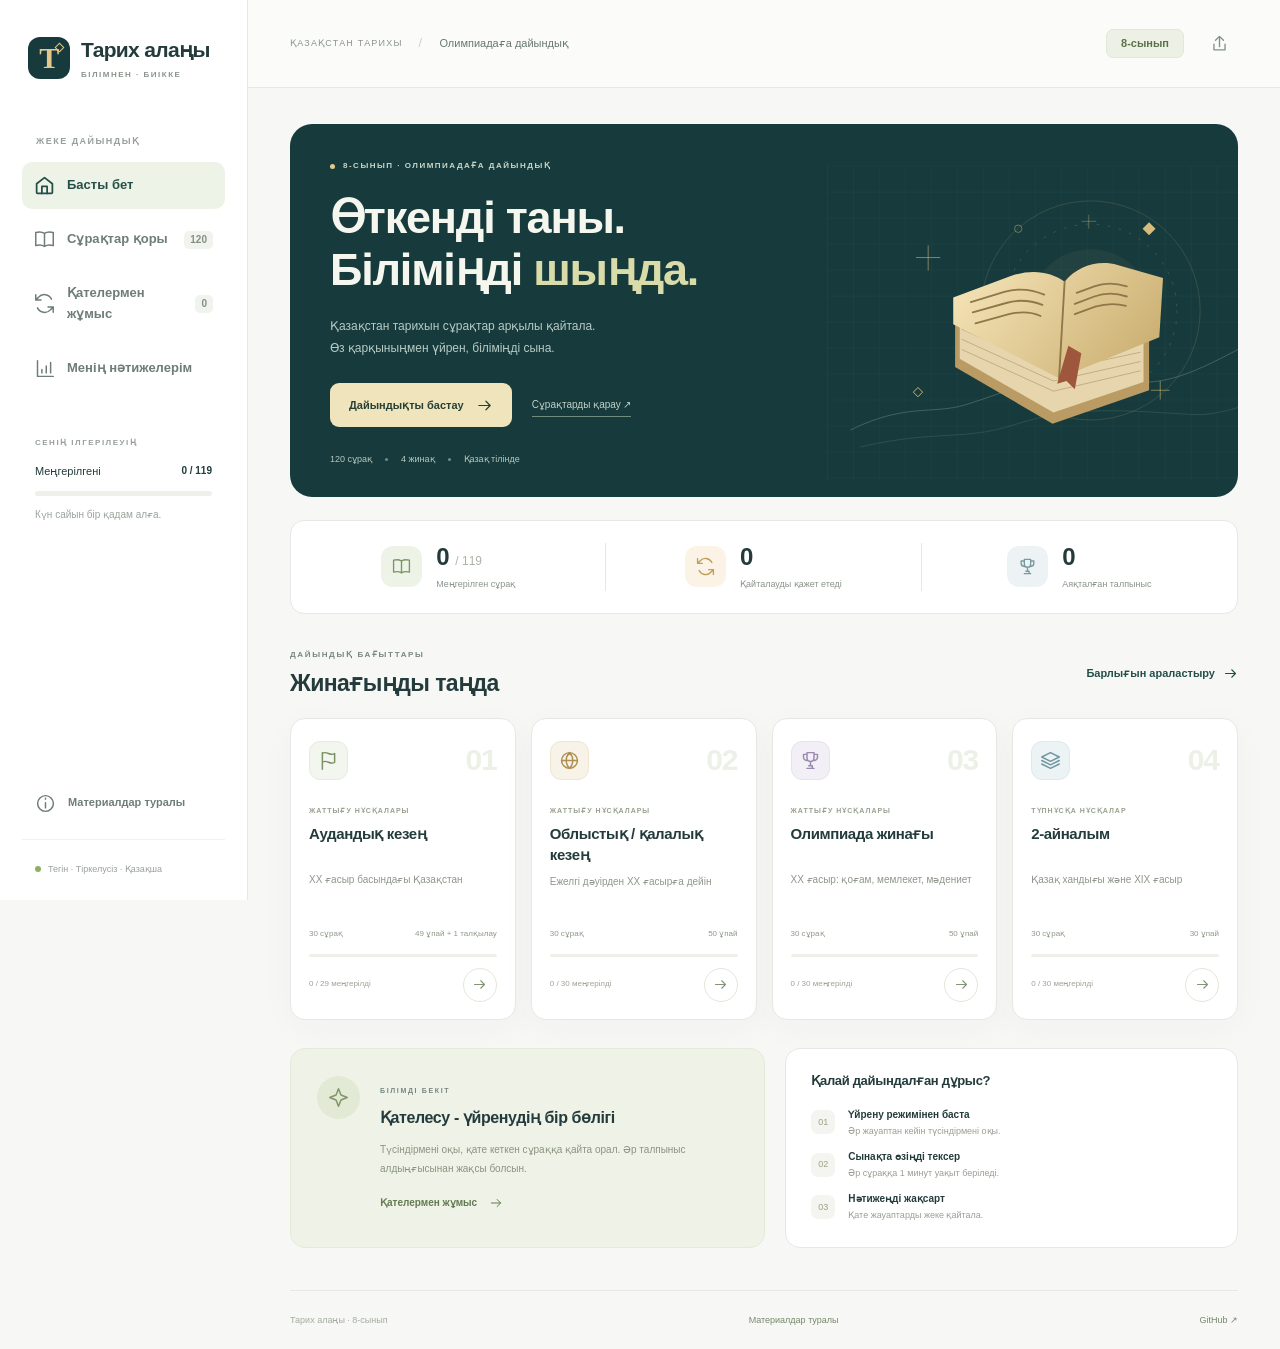
==== quiz/8-synyp-olimpiada/index.html @ 7ee04158 "Add grade 8 Kazakhstan history olympiad quiz with 120 questions" ====
<!doctype html>
<html lang="kk">
<head>
  <meta charset="utf-8">
  <meta name="viewport" content="width=device-width,initial-scale=1">
  <meta name="theme-color" content="#173b3d">
  <meta name="description" content="8-сынып Қазақстан тарихы олимпиадасына дайындық: 120 сұрақ, 4 жинақ, жауап түсіндірмелері және қателермен жұмыс. Тегін, тіркелусіз.">
  <title>Тарих алаңы · 8-сынып олимпиадасы</title>
  <link rel="icon" href="favicon.svg" type="image/svg+xml">
  <link rel="stylesheet" href="style.css">
  <script src="data.js" defer></script>
  <script src="core.js" defer></script>
  <script src="app.js" defer></script>
</head>
<body>
  <a class="skip-link" href="#content">Мазмұнға өту</a>
  <aside class="sidebar">
    <a href="#home" class="brand" aria-label="Тарих алаңы - басты бет"><span class="brandmark" aria-hidden="true">Т</span><span>Тарих алаңы<small>БІЛІМНЕН · БИІККЕ</small></span></a>
    <div class="side-caption">ЖЕКЕ ДАЙЫНДЫҚ</div>
    <nav id="navigation" aria-label="Негізгі мәзір">
      <a href="#home" data-nav="home"><span data-icon="home"></span>Басты бет</a>
      <a href="#bank" data-nav="bank"><span data-icon="book"></span>Сұрақтар қоры<span class="nav-count">120</span></a>
      <a href="#mistakes" data-nav="mistakes"><span data-icon="repeat"></span>Қателермен жұмыс<span id="wrong-count" class="nav-count">0</span></a>
      <a href="#stats" data-nav="stats"><span data-icon="chart"></span>Менің нәтижелерім</a>
    </nav>
    <div class="side-progress"><div class="side-caption">СЕНІҢ ІЛГЕРІЛЕУІҢ</div><div class="progress-label"><span>Меңгерілгені</span><strong id="mastered-label">0 / 119</strong></div><div class="track"><span id="mastered-bar"></span></div><p>Күн сайын бір қадам алға.</p></div>
    <div class="side-bottom"><a href="#sources" data-nav="sources"><span data-icon="info"></span>Материалдар туралы</a><div class="side-note"><span class="status-dot"></span>Тегін · Тіркелусіз · Қазақша</div></div>
  </aside>
  <div class="shell">
    <header class="topbar"><div class="breadcrumb">ҚАЗАҚСТАН ТАРИХЫ<span>/</span><strong id="page-label">Олимпиадаға дайындық</strong></div><div class="top-actions"><span class="class-pill">8-сынып</span><button type="button" id="share-link" class="icon-button" aria-label="Сайт сілтемесін көшіру" title="Сілтемені көшіру"><span data-icon="share"></span></button></div></header>
    <main id="content" tabindex="-1"><div class="loading">Сұрақтар жүктелуде…</div></main>
    <footer class="footer"><span>Тарих алаңы · 8-сынып</span><a href="#sources">Материалдар туралы</a><a href="https://github.com/kanatovicharman-sudo/zhangir-murasy/tree/main/quiz/8-synyp-olimpiada" target="_blank" rel="noopener noreferrer">GitHub <span aria-hidden="true">↗</span></a></footer>
  </div>
  <dialog id="setup-dialog" aria-labelledby="setup-title"><form id="setup-form" class="modal-content"><div class="modal-top"><span class="eyebrow">ДАЙЫНДЫҚ ПАРАМЕТРЛЕРІ</span><button type="button" class="icon-button" data-close="setup-dialog" aria-label="Жабу">✕</button></div><h2 id="setup-title">Өзіңе ыңғайлысын таңда</h2><p id="setup-description" class="muted"></p><input type="hidden" id="setup-stage" value="all"><input type="hidden" id="setup-pool" value="all"><fieldset class="mode-field"><legend>Дайындық түрі</legend><label class="mode-choice"><input type="radio" name="mode" value="learn" checked><span><strong>Үйрену</strong><small>Әр жауаптан кейін түсіндірме</small></span><span data-icon="book"></span></label><label class="mode-choice"><input type="radio" name="mode" value="exam"><span><strong>Сынақ</strong><small>Уақытпен, жауаптар соңында</small></span><span data-icon="clock"></span></label></fieldset><label class="input-label" for="question-count">Сұрақ саны</label><select id="question-count"><option value="10">10 сұрақ</option><option value="20">20 сұрақ</option><option value="30">30 сұрақ</option><option value="all">Барлық сұрақ</option></select><label class="checkbox-label"><input type="checkbox" id="randomize" checked>Сұрақтарды араластыру</label><p id="setup-hint" class="small muted">Жауап нұсқалары әр бастағанда араласады.</p><p id="replace-attempt-note" class="notice small" hidden>Жаңа дайындықты бастасаң, аяқталмаған талпыныс ауыстырылады.</p><button class="button primary wide" type="submit">Дайындықты бастау <span aria-hidden="true">→</span></button></form></dialog>
  <dialog id="confirm-dialog" aria-labelledby="confirm-title"><div class="modal-content"><div class="modal-top"><span class="eyebrow">ТАЛПЫНЫСТЫ АЯҚТАУ</span><button type="button" class="icon-button" data-close="confirm-dialog" aria-label="Жабу">✕</button></div><h2 id="confirm-title">Нәтижеге өтейік пе?</h2><p id="confirm-message" class="muted"></p><div class="button-row"><button type="button" class="button secondary" data-close="confirm-dialog">Жалғастыру</button><button type="button" id="confirm-finish" class="button primary">Аяқтау</button></div></div></dialog>
  <dialog id="reset-dialog" aria-labelledby="reset-title"><div class="modal-content"><h2 id="reset-title">Нәтижелерді тазарту</h2><p class="muted">Осы браузердегі талпыныстар тарихы, белгілер және аяқталмаған дайындық өшіріледі.</p><div class="button-row"><button type="button" class="button secondary" data-close="reset-dialog">Бас тарту</button><button type="button" id="confirm-reset" class="button danger">Тазарту</button></div></div></dialog>
  <div id="toast" class="toast" role="status" hidden></div>
  <noscript><p class="noscript">Куизді пайдалану үшін браузерде JavaScript қосулы болуы керек.</p></noscript>
</body>
</html>
---- quiz/8-synyp-olimpiada/style.css ----
@charset "UTF-8";
:root{--paper:#f7f8f5;--white:#fff;--ink:#243b3c;--muted:#748080;--line:#e4e9e5;--green:#244f49;--deep:#173b3d;--lime:#dbe8bf;--gold:#e4c78c;--red:#b65042;--radius:18px;--shadow:0 8px 36px #213b3a08}
*{box-sizing:border-box}html{scroll-behavior:smooth}body{margin:0;color:var(--ink);background:var(--paper);font-family:"Segoe UI",Arial,sans-serif;font-size:15px;line-height:1.6}button,input,select{font:inherit}button,a,input,select,summary{-webkit-tap-highlight-color:transparent}button,a{touch-action:manipulation}a{color:inherit;text-decoration:none}button{cursor:pointer}button:disabled{cursor:default;opacity:.5}button:focus-visible,a:focus-visible,summary:focus-visible,input:focus-visible,select:focus-visible{outline:3px solid #bb9848;outline-offset:4px}h1,h2,h3,p{margin:0}h1,h2,h3{line-height:1.3;letter-spacing:-.025em}h2{font-size:25px}h3{font-size:18px}.muted{color:var(--muted)}.small{font-size:13px}.icon{width:21px;height:21px;display:block;flex-shrink:0}.eyebrow{font-size:10px;font-weight:700;letter-spacing:1.65px;line-height:1.6;color:#788681}.skip-link{position:fixed;top:-60px;left:24px;padding:12px 20px;z-index:100;background:var(--deep);color:white;border-radius:8px}.skip-link:focus{top:12px}.sidebar{position:fixed;inset:0 auto 0 0;width:248px;border-right:1px solid var(--line);background:#fff;display:flex;flex-direction:column;padding:36px 22px 24px;z-index:10}.brand{display:flex;align-items:center;gap:11px;font-size:21px;letter-spacing:-.65px;font-weight:750;margin:0 6px 53px;line-height:1.3}.brand small{display:block;letter-spacing:1.5px;font-size:8px;font-weight:600;color:#8a948c;margin-top:7px}.brandmark{height:42px;width:42px;display:grid;place-items:center;background:var(--deep);color:var(--gold);border-radius:12px;font:700 30px Georgia,serif;position:relative}.brandmark:after{content:"";position:absolute;width:5px;height:5px;right:7px;top:7px;border:1px solid var(--gold);transform:rotate(45deg)}.side-caption{font-size:9px;letter-spacing:1.5px;color:#98a09b;font-weight:700;padding:0 14px;margin-bottom:14px}nav{display:flex;flex-direction:column;gap:7px}nav a,.side-bottom>a{display:flex;align-items:center;gap:12px;border-radius:10px;font-size:13px;font-weight:600;padding:13px 12px;color:#6e7d77;transition:background .16s,color .16s}nav a:hover,.side-bottom>a:hover{background:#f4f7f0;color:var(--green)}nav a.active,.side-bottom>a.active{background:#eef3e8;color:var(--green)}nav a.active .icon{stroke-width:2}.nav-count{margin-left:auto;font-size:10px;padding:1px 6px;border-radius:5px;background:#f1f3ef;color:#859084;font-weight:600}nav a.active .nav-count{background:#dfe8d1;color:var(--green)}.side-progress{margin-top:45px;padding:0 13px}.side-progress .side-caption{padding:0;font-size:8px}.progress-label{display:flex;justify-content:space-between;gap:8px;font-size:11px;margin:0 0 10px}.progress-label strong{font-size:10px}.track{height:5px;border-radius:5px;background:#eef1e9;overflow:hidden}.track>span{display:block;height:100%;background:#73997f;border-radius:5px;transition:width .3s}.side-progress p{font-size:10px;color:#9ba49c;margin-top:11px}.side-bottom{margin-top:auto}.side-bottom>a{font-size:11px;padding-left:13px}.side-note{display:flex;align-items:center;gap:7px;padding:22px 13px 0;border-top:1px solid #eff2ed;margin-top:12px;font-size:9px;color:#98a19b;white-space:nowrap}.status-dot{display:inline-block;width:6px;height:6px;border-radius:50%;background:#8fae65;flex-shrink:0}.shell{margin-left:248px}.topbar{height:88px;display:flex;align-items:center;justify-content:space-between;border-bottom:1px solid var(--line);padding:0 42px;gap:20px;background:#ffffff91}.breadcrumb{font-size:9px;letter-spacing:1.2px;color:#8a948d;display:flex;align-items:center;gap:16px}.breadcrumb>span{color:#ccd2ca;font-size:13px}.breadcrumb strong{font-size:11px;color:#68766f;font-weight:500;letter-spacing:0}.top-actions{display:flex;align-items:center;gap:16px}.class-pill{background:#edf1e5;border:1px solid #e1e8d4;padding:5px 14px;border-radius:7px;color:#5b7148;font-size:11px;font-weight:600;white-space:nowrap}.icon-button{border:0;background:transparent;color:#829087;padding:8px;border-radius:8px;display:inline-flex;align-items:center;justify-content:center;min-width:38px;min-height:38px}.icon-button:hover{background:#edf1e6;color:var(--green)}.icon-button .icon{width:19px;height:19px}.marked{color:#ad8540!important}.marked .icon{fill:#f4e6b9}main{padding:36px 42px 42px;max-width:1500px;margin:auto;outline:none;min-height:calc(100vh - 165px)}.hero{background:var(--deep);border-radius:22px;position:relative;overflow:hidden;min-height:358px;display:flex;isolation:isolate}.hero-copy{position:relative;z-index:2;padding:36px 40px 30px;flex:1}.hero-badge{display:flex;align-items:center;gap:8px;font-size:8px;letter-spacing:1.5px;font-weight:600;color:#cbd7c7;margin-bottom:19px}.hero-badge .status-dot{background:var(--gold);width:5px;height:5px}.hero h1{font-size:45px;line-height:1.17;color:#f5f7ee;font-weight:650;letter-spacing:-1.2px}.hero em{font-style:normal;color:#d9dca9}.hero p{font-size:12px;line-height:1.85;color:#b6cac3;margin-top:18px}.hero .button-row{margin-top:24px;gap:20px}.hero-foot{display:flex;align-items:center;gap:13px;color:#b7c7bd;font-size:9px;margin-top:25px}.hero-foot i{width:3px;height:3px;background:#718d80;border-radius:50%}.hero-link{font-size:10px;color:#c0d0c5;border-bottom:1px solid #718b7d;white-space:nowrap;padding:3px 0}.heritage-art{position:absolute;right:-35px;top:13px;width:47%;height:100%;pointer-events:none}.button{min-height:44px;padding:11px 18px;border-radius:9px;border:1px solid transparent;font-size:11px;font-weight:650;display:inline-flex;align-items:center;justify-content:center;gap:12px;line-height:1.5;transition:transform .15s,background .15s;white-space:normal;text-align:center}.button .icon{width:17px;height:17px}.button:hover:not(:disabled){transform:translateY(-1px)}.primary{background:var(--green);color:#fff}.primary:hover:not(:disabled){background:#1d423d}.cream{background:#f0e4bc;color:#263f34}.cream:hover{background:#f8edce}.secondary{background:white;color:#52665b;border-color:#dbe4d7}.secondary:hover:not(:disabled){background:#f3f6ef}.danger{background:var(--red);color:#fff}.wide{width:100%}.button-row{display:flex;align-items:center;gap:12px;flex-wrap:wrap}.text-button{font-size:11px;color:var(--green);border:0;background:transparent;display:inline-flex;align-items:center;gap:8px;padding:8px 0;font-weight:650;min-height:36px}.text-button:hover{text-decoration:underline}.text-button .icon{width:15px;height:15px}.summary-grid{display:grid;grid-template-columns:repeat(3,1fr);background:#fff;border:1px solid var(--line);border-radius:14px;margin-top:23px;padding:22px 0}.summary-item{display:flex;align-items:center;justify-content:center;gap:14px;border-right:1px solid var(--line)}.summary-item:last-child{border-right:0}.summary-item strong{font-size:24px;line-height:1.2;font-weight:650;display:block;letter-spacing:-.5px}.summary-item strong small{font-size:12px;font-weight:500;letter-spacing:0;color:#acb4a7;margin-left:3px}.summary-item div>span{font-size:9px;color:#8a938a;display:block;margin-top:5px}.stat-icon{width:41px;height:41px;border-radius:12px;display:grid;place-items:center}.stat-icon .icon{width:19px;height:19px}.green{background:#edf3e6;color:#7d9368}.amber{background:#fbf3e5;color:#bf9e5b}.blue{background:#edf3f4;color:#779aa1}.collections{margin-top:35px}.section-row{display:flex;justify-content:space-between;align-items:center;gap:20px;margin-bottom:19px}.section-row h2{font-size:23px}.section-row .eyebrow{display:block;margin-bottom:7px;font-size:8px}.stage-grid{display:grid;grid-template-columns:repeat(4,minmax(0,1fr));gap:15px}.stage-card{padding:22px 18px 17px;background:#fff;border:1px solid var(--line);border-radius:15px;transition:transform .2s,box-shadow .2s;box-shadow:var(--shadow);display:flex;flex-direction:column;min-width:0}.stage-card:hover{transform:translateY(-4px);box-shadow:0 12px 30px #1b3d3010}.stage-top{display:flex;align-items:center;justify-content:space-between;margin-bottom:25px}.stage-icon{width:39px;height:39px;display:grid;place-items:center;border:1px solid #e6ecdd;border-radius:11px;background:#f3f6ee;color:#7c9162}.stage-1 .stage-icon{background:#f8f3e9;border-color:#efe5d1;color:#af8f50}.stage-2 .stage-icon{background:#f2f0f6;border-color:#e7e2ed;color:#9b8aaf}.stage-3 .stage-icon{background:#ecf3f4;border-color:#dfe9eb;color:#7196a1}.stage-number{font-size:30px;color:#ecf0e7;letter-spacing:-1px;font-weight:700;line-height:1}.card-kicker{font-size:7px;letter-spacing:1px;font-weight:650;color:#98a28f;margin-bottom:7px}.stage-card h3{font-size:15px;font-weight:650;min-height:40px;line-height:1.4;overflow-wrap:anywhere}.stage-card>p{font-size:10px;color:#8e988b;line-height:1.7;margin-top:8px;min-height:34px}.card-info{display:flex;justify-content:space-between;gap:8px;color:#8e9988;font-size:8px;margin-top:auto;padding-top:21px;padding-bottom:13px;flex-wrap:wrap}.stage-card .track{height:3px}.card-bottom{display:flex;justify-content:space-between;align-items:center;margin-top:11px;gap:4px}.card-bottom>span{font-size:8px;color:#9ca496}.round-button{width:34px;height:34px;border-radius:50%;border:1px solid #e1e8d9;background:#fff;display:grid;place-items:center;color:#839474;flex-shrink:0}.round-button .icon{width:15px;height:15px}.round-button:hover{background:var(--green);color:white;border-color:var(--green)}.bottom-grid{display:grid;grid-template-columns:1.05fr 1fr;gap:20px;margin-top:28px}.tip-card{display:flex;gap:20px;padding:27px 26px;background:#eef2e7;border:1px solid #e4e9d8;border-radius:15px}.tip-symbol{background:#e2e9d5;border-radius:50%;width:43px;height:43px;display:grid;place-items:center;flex-shrink:0;color:#839469}.tip-card .eyebrow{font-size:7px}.tip-card h3{font-size:16px;margin-top:8px;font-weight:650}.tip-card p{font-size:10px;color:#8a9580;line-height:1.9;margin-top:11px}.tip-card a{display:inline-flex;gap:12px;align-items:center;font-size:10px;font-weight:650;margin-top:17px;color:#637b50}.tip-card a .icon{width:14px;height:14px}.how-card{padding:24px 25px;background:#fff;border:1px solid var(--line);border-radius:15px}.how-card h3{font-size:13px;margin-bottom:17px}.how-card>div{display:flex;align-items:center;gap:13px;margin-top:11px}.how-card>div>span{width:24px;height:24px;display:grid;place-items:center;border-radius:7px;background:#f4f5f0;color:#97a286;font-size:9px;flex-shrink:0}.how-card strong{font-size:10px;font-weight:600;display:block}.how-card small{font-size:9px;color:#98a092;display:block;margin-top:1px}.footer{display:flex;justify-content:space-between;margin:0 42px;padding:22px 0;border-top:1px solid var(--line);gap:20px;font-size:9px;color:#a3ac9d}.footer a{color:#75876a}.resume-strip{display:flex;align-items:center;gap:15px;background:#f7f1df;border:1px solid #e8dbb8;padding:16px 20px;border-radius:12px;margin-top:20px}.resume-icon{color:#b29a60}.resume-strip>div{flex:1}.resume-strip strong{display:block;font-size:12px}.resume-strip span:not(.resume-icon){font-size:10px;color:#98895e}.resume-strip .button{padding:8px 13px;min-height:38px;font-size:10px}.section-heading{display:flex;align-items:center;justify-content:space-between;gap:22px;margin-bottom:28px}.section-heading h1{font-size:32px;margin-top:7px}.section-heading p{font-size:12px;margin-top:9px}.panel{background:#fff;border:1px solid var(--line);border-radius:var(--radius);padding:28px;margin:22px 0}.panel h2{font-size:20px;margin-bottom:18px}.panel p{font-size:13px;line-height:1.9;color:#738278;margin-top:12px}.empty{text-align:center;padding:65px 25px;border:1px dashed #dce4d5;border-radius:16px;background:#ffffff80}.empty>.icon{width:40px;height:40px;margin:0 auto 20px;color:#91a784}.empty h1{font-size:27px}.empty h2{font-size:23px}.empty p{font-size:13px;color:var(--muted);margin:10px 0 22px}.empty.compact{padding:25px;border:0}.loading{padding:80px;text-align:center;color:var(--muted)}.toast{position:fixed;bottom:28px;left:calc(50% + 100px);transform:translateX(-50%);max-width:calc(100vw - 40px);width:max-content;padding:13px 21px;border-radius:11px;background:#173b3df0;color:#fff;box-shadow:0 7px 30px #16332f30;z-index:80;font-size:12px}.toast[hidden]{display:none}dialog{border:1px solid #e0e5d8;border-radius:20px;padding:0;width:min(500px,calc(100vw - 30px));max-height:calc(100dvh - 40px);color:var(--ink);box-shadow:0 30px 90px #19352d30}dialog::backdrop{background:#112e2b70;backdrop-filter:blur(4px)}.modal-content{padding:28px}.modal-top{display:flex;justify-content:space-between;align-items:center;margin-bottom:14px}.modal-top .eyebrow{font-size:8px}.modal-content h2{font-size:25px;margin-bottom:10px}.modal-content>.muted{font-size:12px;line-height:1.8}.mode-field{border:0;margin:23px 0 18px;padding:0;display:flex;flex-direction:column;gap:8px}.mode-field legend,.input-label{font-size:11px;font-weight:650;margin-bottom:9px;display:block}.mode-choice{display:flex;align-items:center;gap:13px;border:1px solid var(--line);padding:13px;border-radius:10px;cursor:pointer}.mode-choice:has(input:checked){background:#f3f6ec;border-color:#a8ba96}.mode-choice>span:first-of-type{flex:1}.mode-choice strong{font-size:12px;display:block}.mode-choice small{font-size:10px;color:#94a087;display:block;margin-top:3px}.mode-choice>.icon{color:#8b9e79}.mode-choice input,.checkbox-label input{accent-color:var(--green);width:16px;height:16px}.checkbox-label{display:flex;align-items:center;gap:9px;font-size:11px;margin-top:18px}.modal-content select,.bank-toolbar select{background:#fff;border:1px solid #dce4d5;border-radius:9px;color:#65765d;padding:11px 13px;width:100%;font-size:12px}.modal-content>.small{margin-top:13px;line-height:1.8}.modal-content>.wide{margin-top:20px}.notice{background:#fbf5e7;color:#9d7a3f;border:1px solid #eee1c5;border-radius:9px;padding:10px 13px;margin:12px 0}.notice[hidden]{display:none}.modal-content>.button-row{margin-top:24px;justify-content:flex-end}.quiz-heading{display:flex;justify-content:space-between;align-items:center;gap:20px;margin-bottom:23px}.back-link{font-size:11px;color:#83927b}.quiz-mode{display:flex;align-items:center;gap:9px;font-size:11px}.quiz-mode>.icon{width:17px;height:17px;color:#79946c}.quiz-mode>span{color:#9ba593;font-size:10px;margin-left:10px}.quiz-mode>strong{padding:5px 11px;border:1px solid #dee7d4;border-radius:7px;font-variant-numeric:tabular-nums;font-size:15px;color:var(--green)}.quiz-mode>strong.urgent{background:#fcf0e9;color:var(--red);border-color:#efcbbd}.quiz-layout{display:grid;grid-template-columns:minmax(0,1fr) 230px;gap:23px;align-items:start}.question-panel{background:#fff;border:1px solid var(--line);border-radius:var(--radius);padding:29px}.quiz-progress-line{display:flex;align-items:center;justify-content:space-between;font-size:10px;color:#96a08e}.quiz-progress-line strong{color:#5d7750;font-size:13px}.quiz-track{margin-top:12px;height:4px}.question-meta{display:flex;align-items:center;gap:8px;margin-top:25px}.pill{display:inline-flex;align-items:center;justify-content:center;gap:5px;background:#eef3e6;color:#758a62;font-size:9px;font-weight:600;padding:4px 9px;border-radius:6px;line-height:1.6}.pill.quiet{background:#f4f5f0;color:#929c87}.bookmark-button{margin-left:auto}.question-text{font-size:23px;font-weight:600;line-height:1.6;letter-spacing:-.3px;margin:19px 0 24px;overflow-wrap:anywhere}.answer-options{display:flex;flex-direction:column;gap:10px}.answer-option{display:flex;align-items:center;gap:13px;border:1px solid #e2e7dc;background:#fff;border-radius:10px;padding:13px 16px;color:#617157;font-size:13px;text-align:left;min-height:58px;position:relative;transition:background .15s,border-color .15s}.answer-option>span:nth-child(2){flex:1;line-height:1.65}.answer-option:hover:not(:disabled){border-color:#97af81;background:#f7f9f1}.answer-letter{height:29px;width:29px;border-radius:7px;border:1px solid #e0e6d8;display:grid;place-items:center;flex-shrink:0;font-size:11px;color:#94a183;font-weight:650}.answer-option.selected{background:#eff4e6;border-color:#8aa776}.answer-option.selected .answer-letter{background:#6c8b56;color:#fff;border-color:#6c8b56}.answer-option.correct{border-color:#86b28b;background:#f1f7ec;opacity:1;color:#3f714c}.answer-option.incorrect{border-color:#d5a69b;background:#fcf4f0;opacity:1;color:#ac695b}.answer-option:disabled{opacity:.78}.answer-option.correct .answer-letter{background:#dfeeda;border-color:#c2d9bb;color:#6b9663}.answer-option.incorrect .answer-letter{background:#f4ded7;border-color:#e5bfb3;color:#b96c59}.answer-tag{font-size:8px;white-space:nowrap;font-weight:600}.answer-option>.icon{width:16px;height:16px}.feedback{padding:19px;margin-top:19px;border-radius:10px;border:1px solid #e3e9db;background:#f6f9ef;font-size:12px}.feedback strong{font-size:13px;color:#58754b}.feedback p{font-size:12px;line-height:1.8;color:#7c8c6d;margin-top:8px}.feedback.negative{background:#faf5ef;border-color:#eadbcb}.feedback.negative>strong{color:#a97753}.feedback.neutral{background:#faf6ea;border-color:#e5dab8}.feedback>a,.question-note a{font-size:10px;text-decoration:underline;display:inline-block;margin-top:8px;color:#7d865b}.question-note{display:flex;gap:10px;padding:13px 0 0;margin-top:13px;border-top:1px solid #e6e6d7}.question-note>.icon{width:15px;height:15px;margin-top:2px;color:#aa935c}.question-note strong{font-size:10px;color:#8b805d}.question-note p{font-size:11px;color:#8c8773;margin-top:4px}.question-actions{display:flex;align-items:center;justify-content:space-between;gap:12px;padding-top:23px;margin-top:25px;border-top:1px solid var(--line)}.question-actions .button{font-size:10px;padding:10px 13px}.keyboard-tip{text-align:center;font-size:9px;color:#95a087}.keyboard-tip small{display:block;font-size:8px;color:#b2baa6;margin-top:2px}.source-caption{font-size:8px;color:#a6af9a;margin-top:19px;text-align:center;line-height:1.8}.question-navigator{background:#fff;border:1px solid var(--line);border-radius:var(--radius);padding:22px;position:sticky;top:22px}.navigator-title{display:flex;justify-content:space-between;align-items:center;margin-bottom:19px}.navigator-title h2{font-size:14px}.navigator-title>span{font-size:10px;color:#a1ab94}.number-grid{display:grid;grid-template-columns:repeat(5,1fr);gap:7px;max-height:330px;overflow:auto;padding:3px}.number-grid button{min-height:31px;font-size:10px;color:#96a289;border:1px solid #e2e8d8;background:#fff;border-radius:6px;font-weight:600;padding:3px}.number-grid button.answered{background:#e8efde;border-color:#d0ddbf;color:#6b8b53}.number-grid button.right{background:#e0edda;border-color:#c5dcbc;color:#6e9662}.number-grid button.wrong{background:#fae8e0;border-color:#ebc9bc;color:#bf8871}.number-grid button.current{outline:2px solid var(--green);outline-offset:1px;color:var(--green);font-weight:750}.map-legend{display:flex;gap:11px;margin:19px 0;font-size:8px;color:#9da88d;flex-wrap:wrap}.map-legend>span{display:flex;align-items:center;gap:5px}.map-legend i{width:8px;height:8px;border-radius:2px;background:#e2ebd8}.map-legend i.legend-current{border:1px solid var(--green);background:#fff}.session-score{padding:17px 0;border-top:1px solid var(--line);margin-bottom:13px}.session-score>span{display:block;font-size:9px;color:#9caa8a}.session-score strong{font-size:28px;line-height:1.4;display:block;color:#658552;font-weight:600}.session-score strong small{font-size:12px;font-weight:500;color:#b5bfa7}.question-navigator>.button{font-size:9px;min-height:38px;padding:9px}.question-navigator>.small{margin:20px 0}.autosave{display:flex;gap:5px;align-items:center;font-size:8px;color:#a3af93;justify-content:center;margin-top:13px}.autosave .icon{width:11px;height:11px}.result-hero{display:flex;align-items:center;gap:38px;border:1px solid var(--line);background:#fff;border-radius:var(--radius);padding:34px}.score-ring{--score:0%;width:165px;height:165px;background:conic-gradient(#82a369 var(--score),#edf2e6 0);border-radius:50%;display:grid;place-items:center;flex-shrink:0}.score-ring>div{width:139px;height:139px;background:#fff;border-radius:50%;display:flex;flex-direction:column;align-items:center;justify-content:center}.score-ring strong{font-size:45px;line-height:1.2;font-weight:650;color:#678650}.score-ring strong small{font-size:22px;margin-left:3px}.score-ring span{font-size:10px;color:#9eac8c;margin-top:7px}.result-copy h2{font-size:28px;margin-top:8px}.result-copy p{font-size:12px;line-height:1.8;color:#8d9b80;max-width:440px;margin-top:12px}.result-copy .button-row{margin-top:22px}.result-stats{display:grid;grid-template-columns:repeat(4,1fr);margin:22px 0 36px;border:1px solid var(--line);border-radius:13px;background:#fff;padding:20px 0}.result-stats>div{border-right:1px solid var(--line);text-align:center}.result-stats>div:last-child{border:0}.result-stats strong{font-size:27px;display:block;line-height:1.3}.result-stats span{display:block;font-size:10px;color:#93a086;margin-top:7px}.correct-text{color:#64916a!important}.wrong-text{color:#ba7865!important}.review-row{border:1px solid var(--line);background:#fff;border-radius:12px;margin-bottom:11px;overflow:hidden}.review-row>summary{list-style:none;display:flex;align-items:center;gap:14px;cursor:pointer;padding:19px;font-size:13px;font-weight:550}.review-row>summary::-webkit-details-marker{display:none}.review-row>summary>span:nth-child(2){flex:1}.review-row>summary small{display:block;color:#a2ad95;font-size:8px;font-weight:400;margin-bottom:5px}.review-number{width:28px;height:28px;display:grid;place-items:center;flex-shrink:0;color:#c5846c;background:#fbede5;border-radius:7px;font-size:14px}.is-right .review-number{background:#eaf2e1;color:#85a66f}.discussion .review-number{background:#f7f1dc;color:#ad9b5a}.review-points{font-size:12px;color:#96a88a;white-space:nowrap}.review-content{border-top:1px solid var(--line);padding:20px 24px;font-size:12px;color:#819171;line-height:1.9}.review-content p{margin-bottom:8px}.bank-toolbar{display:flex;gap:12px;margin:10px 0 22px}.bank-toolbar select{width:auto;max-width:230px;font-size:11px}.search-field{position:relative;flex:1;min-width:170px}.search-field>.icon{position:absolute;left:13px;top:12px;width:17px;height:17px;color:#a3af95}.search-field input{width:100%;border:1px solid #dfe6d6;border-radius:9px;padding:11px 13px 11px 41px;font-size:12px;background:#fff;color:var(--ink);min-height:44px}.search-field input::placeholder{color:#a5af9a}.bank-count{font-size:10px;color:#98a48c;margin-bottom:14px}.bank-grid{display:grid;grid-template-columns:repeat(2,minmax(0,1fr));gap:16px;align-items:start}.bank-card{background:#fff;border:1px solid var(--line);border-radius:14px;padding:19px;overflow:hidden}.bank-card-meta{display:flex;align-items:center;justify-content:space-between;gap:7px;color:#a0ad93;font-size:8px;margin:-7px -5px 9px 0}.bank-card h2{font-size:14px;line-height:1.8;letter-spacing:0}.bank-card-bottom{display:flex;align-items:center;justify-content:space-between;gap:10px;margin-top:14px}.bank-card-bottom>.small{font-size:8px}.bank-card .text-button{font-size:9px}.answer-details{border-top:1px solid var(--line);padding-top:11px;margin-top:8px}.answer-details>summary{font-size:10px;color:#7b9463;cursor:pointer}.answer-details>div{margin-top:13px;color:#8f9b80;font-size:11px;line-height:1.9}.answer-details strong{display:block;font-size:13px;color:#6f8c5b}.answer-details>div>p{margin-top:9px}.stats-overview{display:grid;grid-template-columns:repeat(3,1fr);gap:18px}.stats-overview article{background:#fff;padding:25px;border:1px solid var(--line);border-radius:var(--radius)}.stats-overview article>span{display:block;color:#9aad84;margin-bottom:16px}.stats-overview strong{font-size:33px;display:block;font-weight:600}.stats-overview p{font-size:11px;color:#95a285;margin-top:6px}.stage-stat-list{display:grid;grid-template-columns:repeat(2,1fr);gap:22px 35px}.stat-line{display:flex;align-items:center;justify-content:space-between;font-size:11px;margin-bottom:12px}.stat-line strong{font-weight:550}.stat-line>span{font-size:10px;color:#94a284}.table-scroll{overflow:auto}table{border-collapse:collapse;width:100%;font-size:11px;text-align:left;white-space:nowrap}th{font-weight:550;color:#9aa78c;font-size:9px;text-transform:uppercase;letter-spacing:.6px;padding:12px 10px;border-bottom:1px solid var(--line)}td{padding:15px 10px;border-bottom:1px solid #f1f3ed;color:#89977b}tbody tr:last-child td{border:0}.result-pill{padding:4px 8px;border-radius:5px;font-size:10px;background:#faf0e1;color:#b09766}.result-pill.good{background:#eaf3e3;color:#7b9b67}.source-intro p:first-of-type{margin-top:0}.source-files>div{display:flex;align-items:center;gap:14px;border-bottom:1px solid var(--line);padding:18px 0}.source-files>div:last-child{border:0}.source-files .icon{color:#98aa83;width:21px;height:21px}.source-files>div>span:nth-child(2){flex:1;min-width:0}.source-files strong{font-size:12px;font-weight:550;display:block}.source-files small{font-size:9px;color:#a4ae97;display:block;margin-top:5px;overflow-wrap:anywhere}.source-files .pill{font-size:8px;white-space:nowrap}.correction-list article{border-bottom:1px solid var(--line);padding:18px 0}.correction-list article:last-child{border:0;padding-bottom:0}.correction-list p{margin-top:10px;font-size:12px}.correction-list a{font-size:10px;display:inline-block;margin-top:8px;color:#6f8d5b;text-decoration:underline}.correction-list .small{font-size:10px}.noscript{padding:30px;background:white;color:var(--red);position:fixed;inset:30px 30px auto 280px;z-index:99}
@media(min-width:1500px){main{padding-top:44px}.hero{min-height:390px}.hero-copy{padding:42px 48px}.hero h1{font-size:53px}.hero p{font-size:14px}.hero-badge{font-size:9px}.hero-foot{font-size:10px}.heritage-art{right:0}.stage-card{padding:25px}.stage-card h3{font-size:18px}.stage-card>p{font-size:11px}.card-info,.card-bottom>span{font-size:10px}.card-kicker{font-size:8px}.tip-card p{font-size:12px}.how-card strong{font-size:12px}.how-card small{font-size:10px}}
@media(max-width:1190px){.sidebar{width:220px;padding-left:15px;padding-right:15px}.brand{font-size:18px;gap:10px}.brandmark{width:36px;height:36px}.shell{margin-left:220px}main{padding:29px 28px 35px}.topbar{padding:0 28px;height:76px}.footer{margin:0 28px}.hero-copy{padding:30px}.hero h1{font-size:39px}.heritage-art{right:-68px;width:49%;opacity:.85}.hero p{font-size:11px}.hero .button-row{gap:15px}.hero-link{font-size:9px}.hero .button{font-size:10px;padding-left:15px;padding-right:15px}.stage-grid{grid-template-columns:repeat(2,minmax(0,1fr));gap:16px}.stage-card{padding:22px}.stage-top{margin-bottom:17px}.stage-card h3{min-height:0;font-size:18px}.stage-card>p{min-height:0;font-size:11px}.card-info,.card-bottom>span{font-size:10px}.card-kicker{font-size:8px}.card-info{padding-top:15px}.bottom-grid{gap:17px}.tip-card{padding:22px 18px;gap:13px}.tip-symbol{width:33px;height:33px}.tip-card h3{font-size:14px}.how-card{padding:20px}.how-card h3{font-size:12px}.quiz-layout{grid-template-columns:minmax(0,1fr) 198px;gap:17px}.question-panel{padding:23px}.question-navigator{padding:16px}.question-text{font-size:20px}.answer-option{font-size:12px;padding:12px;gap:10px}.answer-tag{display:none}.question-actions{flex-wrap:wrap}.keyboard-tip{display:none}.number-grid{gap:6px}.number-grid button{min-height:28px}.bank-toolbar{flex-wrap:wrap}.bank-toolbar .search-field{flex-basis:100%}.bank-toolbar select{flex:1;max-width:none}.result-hero{gap:24px;padding:27px}.score-ring{width:140px;height:140px}.score-ring>div{width:117px;height:117px}.result-copy h2{font-size:24px}}
@media(max-width:900px){.sidebar{width:190px;padding:27px 11px 22px}.brand{font-size:16px;margin-left:5px;margin-right:0;margin-bottom:40px}.brand small{font-size:6px;letter-spacing:1.1px}.brandmark{width:32px;height:34px;font-size:25px;border-radius:9px}.side-caption{font-size:7px;padding-left:12px}nav a{font-size:11px;gap:9px;padding:12px 10px}nav a .icon{width:17px;height:17px}.nav-count{font-size:8px;padding:0 4px}.side-progress{padding:0 11px}.progress-label{font-size:9px}.side-note{font-size:7px;padding-left:9px}.side-bottom>a{font-size:10px;gap:8px}.shell{margin-left:190px}.topbar{padding:0 22px}.breadcrumb{font-size:8px;letter-spacing:.5px;gap:9px}.breadcrumb strong{font-size:9px}.top-actions{gap:8px}.class-pill{font-size:9px;padding:4px 10px}main{padding:23px 22px 30px}.hero{min-height:365px}.hero-copy{padding:28px}.hero h1{font-size:38px}.hero-badge{font-size:7px}.heritage-art{width:52%;opacity:.3;right:-90px;top:35px}.hero-copy{flex:1}.hero .button-row{gap:14px}.hero-foot{font-size:8px}.summary-item{gap:10px}.summary-item strong{font-size:21px}.summary-item div>span{font-size:7px}.stat-icon{width:32px;height:32px;border-radius:9px}.stat-icon .icon{width:16px;height:16px}.summary-grid{padding:20px 0}.summary-item strong small{font-size:9px}.section-row h2{font-size:21px}.section-row .text-button{font-size:9px}.bottom-grid{grid-template-columns:1fr}.how-card{padding:23px}.how-card>div{margin-top:13px}.how-card strong{font-size:11px}.how-card small{font-size:10px}.tip-card{padding:24px}.tip-card h3{font-size:17px}.tip-card p{font-size:12px}.quiz-layout{grid-template-columns:1fr}.question-navigator{position:static;order:2}.number-grid{grid-template-columns:repeat(10,1fr);max-height:180px}.navigator-title{margin-bottom:14px}.question-navigator .session-score{display:none}.question-navigator>.button{margin-top:6px}.question-navigator .autosave{margin-top:10px}.map-legend{margin:15px 0}.question-text{font-size:23px}.section-heading h1{font-size:27px}.section-heading{align-items:flex-start;flex-direction:column;gap:15px}.bank-grid{grid-template-columns:1fr}.stats-overview{gap:10px}.stats-overview article{padding:17px}.stats-overview strong{font-size:25px}.stats-overview p{font-size:9px}.stage-stat-list{grid-template-columns:1fr}.result-hero{align-items:flex-start;flex-direction:column}.score-ring{margin:auto}.result-copy h2{font-size:26px}.result-stats strong{font-size:23px}.result-stats span{font-size:8px}.panel{padding:23px}.footer{margin:0 22px;font-size:8px}.toast{left:calc(50% + 80px)}}
@media(max-width:640px){body{font-size:14px}.sidebar{position:static;width:100%;height:auto;padding:18px 18px 0;border-right:0;border-bottom:1px solid var(--line);background:#fff}.brand{font-size:19px;gap:10px;margin:0 0 15px}.brand small{font-size:7px;margin-top:4px;letter-spacing:1.4px}.brandmark{height:35px;width:35px;font-size:27px}.sidebar>.side-caption,.side-progress,.side-bottom{display:none}nav{display:grid;grid-template-columns:repeat(4,minmax(0,1fr));gap:5px;padding-bottom:9px}nav a{justify-content:center;gap:6px;padding:11px 4px;font-size:9px;white-space:nowrap;flex-direction:column;line-height:1.5}nav a .icon{height:17px;width:17px}nav .nav-count{display:none}nav a.active{background:#eef3e8}.shell{margin-left:0}.topbar{height:58px;padding:0 20px;background:var(--paper)}.breadcrumb{font-size:7px;letter-spacing:.5px;gap:7px}.breadcrumb strong{font-size:9px}.top-actions{gap:3px}.class-pill{font-size:8px;padding:3px 7px}.topbar .icon-button{min-width:32px;min-height:32px;padding:6px}.topbar .icon-button .icon{width:17px;height:17px}main{padding:20px 18px 28px;min-height:calc(100dvh - 235px)}.hero{border-radius:16px;min-height:360px}.hero-copy{padding:27px 24px 25px}.hero h1{font-size:38px;line-height:1.2;letter-spacing:-1px}.hero-badge{font-size:7px;letter-spacing:.9px;margin-bottom:22px}.hero p{font-size:11px;line-height:1.85;margin-top:20px}.hero .button-row{margin-top:24px;gap:15px;align-items:center}.hero .button{font-size:11px;padding:11px 15px}.hero-link{font-size:9px}.heritage-art{width:75%;right:-115px;top:55px;opacity:.18}.hero-foot{margin-top:28px;font-size:8px;gap:10px}.summary-grid{margin-top:17px;padding:18px 0;border-radius:11px}.summary-item{gap:0;flex-direction:column;align-items:center;text-align:center}.summary-item .stat-icon{margin-bottom:10px;width:29px;height:29px}.summary-item strong{font-size:22px}.summary-item strong small{font-size:9px}.summary-item div>span{font-size:7px;margin-top:5px}.collections{margin-top:27px}.section-row{margin-bottom:16px;gap:10px}.section-row h2{font-size:21px}.section-row>.text-button{font-size:8px;gap:5px}.section-row>.text-button>.icon{width:12px}.section-row .eyebrow{font-size:7px;letter-spacing:1px}.stage-grid{gap:12px}.stage-card{padding:17px 14px 12px;border-radius:12px}.stage-top{margin-bottom:18px}.stage-icon{width:34px;height:34px;border-radius:9px}.stage-icon .icon{width:18px;height:18px}.stage-number{font-size:26px}.card-kicker{font-size:6px;letter-spacing:.6px}.stage-card h3{font-size:14px;min-height:40px}.stage-card>p{font-size:9px;min-height:32px}.card-info{padding-top:15px;gap:4px;font-size:7px}.card-bottom{margin-top:9px}.card-bottom>span{font-size:7px;line-height:1.5}.round-button{width:31px;height:31px}.bottom-grid{margin-top:20px;gap:15px}.tip-card{padding:22px 19px;gap:13px}.tip-card h3{font-size:16px}.tip-card p{font-size:11px}.tip-card a{font-size:10px}.how-card{padding:23px}.how-card h3{font-size:14px}.how-card strong{font-size:11px}.how-card small{font-size:10px}.footer{margin:0 18px;font-size:8px;padding:19px 0}.footer>span{max-width:240px}.footer a{font-size:9px}.toast{left:50%;bottom:19px;font-size:11px;padding:12px 16px}.resume-strip{padding:13px;gap:10px;flex-wrap:wrap}.resume-strip strong{font-size:11px}.resume-strip span:not(.resume-icon){font-size:9px}.resume-strip .button{margin-left:auto;font-size:9px}.section-heading{margin-bottom:22px}.section-heading .eyebrow{font-size:8px}.section-heading h1{font-size:27px}.section-heading p{font-size:11px}.section-heading>.button{font-size:10px}.quiz-heading{gap:10px;margin-bottom:18px;flex-wrap:wrap}.back-link{font-size:10px}.quiz-mode{font-size:10px;gap:6px}.quiz-mode>span{display:none}.quiz-mode>.icon{width:15px;height:15px}.quiz-mode>strong{font-size:14px;margin-left:6px;padding:4px 8px}.question-panel{padding:21px 18px;border-radius:13px}.question-text{font-size:21px;line-height:1.55;margin:17px 0 21px}.question-meta{gap:6px;margin-top:18px}.pill{font-size:8px;padding:4px 7px}.question-meta .bookmark-button{padding:6px;min-width:32px;min-height:32px}.answer-option{font-size:12px;padding:12px;min-height:58px;gap:11px}.answer-letter{width:28px;height:28px}.answer-options{gap:10px}.answer-option>.icon{display:none}.feedback{padding:15px;font-size:11px}.feedback strong{font-size:12px}.feedback p{font-size:11px}.question-note p{font-size:10px}.question-actions{gap:10px;padding-top:19px;margin-top:22px}.question-actions .button{font-size:10px;padding:10px 12px;min-height:42px}.source-caption{font-size:8px;line-height:1.8}.question-navigator{border-radius:13px;padding:20px}.number-grid{gap:8px;grid-template-columns:repeat(8,minmax(0,1fr))}.number-grid button{min-height:32px;font-size:10px}.navigator-title h2{font-size:14px}.question-navigator>.button{font-size:11px;min-height:43px}.autosave{font-size:9px}.map-legend{font-size:9px}.result-hero{padding:25px 20px;gap:25px;border-radius:14px}.result-copy h2{font-size:24px}.result-copy p{font-size:11px}.result-copy .button{font-size:10px}.result-copy .text-button{font-size:10px}.result-stats{margin-bottom:26px;padding:17px 0}.result-stats strong{font-size:23px}.result-stats span{font-size:7px}.result-stats>div{padding:0 5px}.section-row>.muted{font-size:9px}.review-row>summary{padding:16px 13px;gap:10px;font-size:11px}.review-number{width:24px;height:24px}.review-row>summary small{font-size:7px}.review-content{padding:16px;font-size:11px}.review-points{font-size:10px}.bank-toolbar{gap:10px}.bank-toolbar select{padding:10px;max-width:100%;min-width:0;font-size:10px;min-height:44px}.search-field input{font-size:11px}.bank-card{padding:17px}.bank-card h2{font-size:14px;line-height:1.7}.bank-card-meta{font-size:8px}.bank-card-bottom .text-button{font-size:10px}.answer-details>summary{font-size:11px;min-height:32px;display:flex;align-items:center}.answer-details>div{font-size:11px}.answer-details strong{font-size:13px}.stats-overview{gap:10px}.stats-overview article{padding:17px 11px}.stats-overview article>.icon{width:19px}.stats-overview strong{font-size:24px}.stats-overview p{font-size:9px;line-height:1.6}.panel{padding:21px 18px;margin:19px 0;border-radius:13px}.panel h2{font-size:18px;line-height:1.4}.panel p{font-size:12px}.stat-line{font-size:11px;gap:12px}.history-panel{padding:19px 14px}.history-panel .section-row{align-items:flex-start}.history-panel .section-row .text-button{font-size:8px;text-align:right;max-width:95px}.source-files>div{gap:10px;flex-wrap:wrap;padding:16px 0}.source-files strong{font-size:11px}.source-files small{font-size:8px}.source-files .pill{font-size:7px}.source-files>div>span:nth-child(2){min-width:140px}.correction-list p{font-size:11px}.modal-content{padding:24px 21px}.modal-content h2{font-size:23px}.modal-content .eyebrow{font-size:7px}.mode-choice strong{font-size:13px}.mode-choice small{font-size:10px}.checkbox-label{font-size:12px}.input-label{font-size:12px}.modal-content>.wide{font-size:12px;min-height:46px}.noscript{inset:20px}}
@media(max-width:365px){main{padding-left:13px;padding-right:13px}.hero-copy{padding:24px 20px}.hero h1{font-size:34px}.hero .button-row{gap:11px}.hero .button{font-size:10px;padding:10px 13px}.hero-link{font-size:8px}.stage-grid{gap:10px}.stage-card{padding:15px 12px}.card-bottom>span{font-size:6px}.stage-card h3{font-size:13px}.stage-card>p{font-size:8px}.section-row h2{font-size:20px}.topbar{padding:0 15px}.breadcrumb{font-size:6px}.breadcrumb strong{font-size:8px}.number-grid{grid-template-columns:repeat(7,1fr)}.question-text{font-size:20px}}
@media(prefers-reduced-motion:reduce){html{scroll-behavior:auto}*,*:before,*:after{transition:none!important;animation:none!important}}
@media print{.sidebar,.topbar,.footer,.button,.text-button,.question-navigator,.quiz-heading,.toast,.icon-button{display:none!important}.shell{margin:0}main{padding:0}.review-row{break-inside:avoid}.review-row>summary{font-size:12px}.result-hero{border:0}.review-content{display:block}body{background:#fff}}

@media(max-width:640px){.answer-option{font-size:14px;line-height:1.65}.round-button{width:40px;height:40px}.card-bottom>span{max-width:75px}.footer{flex-wrap:wrap}.footer>a{font-size:9px}.bank-card-meta{font-size:9px}}
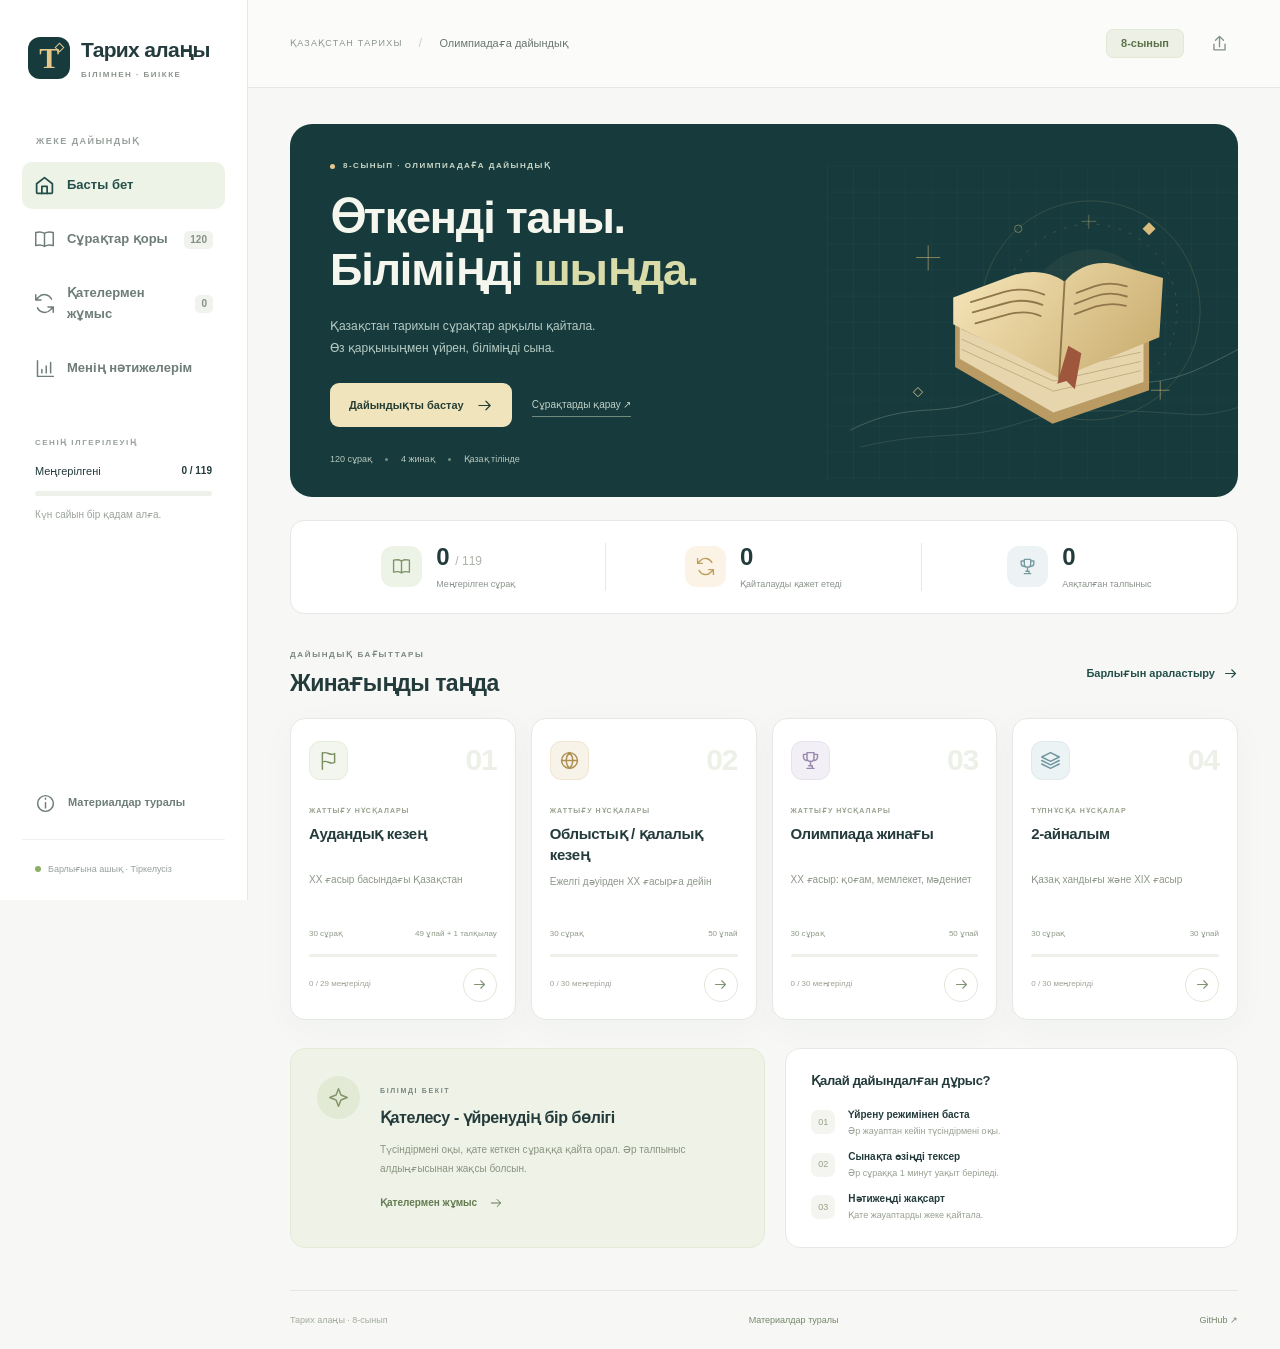
==== commit 88dd9239: "Republish public grade 8 olympiad quiz with canonical sharing and versioned assets" ====
--- a/quiz/8-synyp-olimpiada/index.html
+++ b/quiz/8-synyp-olimpiada/index.html
@@ -6,11 +6,18 @@
   <meta name="theme-color" content="#173b3d">
   <meta name="description" content="8-сынып Қазақстан тарихы олимпиадасына дайындық: 120 сұрақ, 4 жинақ, жауап түсіндірмелері және қателермен жұмыс. Тегін, тіркелусіз.">
   <title>Тарих алаңы · 8-сынып олимпиадасы</title>
+  <meta name="robots" content="index,follow">
+  <link rel="canonical" href="https://kanatovicharman-sudo.github.io/zhangir-murasy/quiz/8-synyp-olimpiada/">
+  <meta property="og:type" content="website">
+  <meta property="og:locale" content="kk_KZ">
+  <meta property="og:title" content="Тарих алаңы · 8-сынып олимпиадасы">
+  <meta property="og:description" content="Қазақстан тарихынан 120 сұрақ, 4 жинақ және жауап түсіндірмелері. Барлығына ашық, тегін және тіркелусіз.">
+  <meta property="og:url" content="https://kanatovicharman-sudo.github.io/zhangir-murasy/quiz/8-synyp-olimpiada/">
   <link rel="icon" href="favicon.svg" type="image/svg+xml">
-  <link rel="stylesheet" href="style.css">
-  <script src="data.js" defer></script>
-  <script src="core.js" defer></script>
-  <script src="app.js" defer></script>
+  <link rel="stylesheet" href="style.css?v=90b4de9a7c51">
+  <script src="data.js?v=c8f4318b3b36" defer></script>
+  <script src="core.js?v=f978ddb66fe6" defer></script>
+  <script src="app.js?v=517b5389cea0" defer></script>
 </head>
 <body>
   <a class="skip-link" href="#content">Мазмұнға өту</a>
@@ -24,7 +31,7 @@
       <a href="#stats" data-nav="stats"><span data-icon="chart"></span>Менің нәтижелерім</a>
     </nav>
     <div class="side-progress"><div class="side-caption">СЕНІҢ ІЛГЕРІЛЕУІҢ</div><div class="progress-label"><span>Меңгерілгені</span><strong id="mastered-label">0 / 119</strong></div><div class="track"><span id="mastered-bar"></span></div><p>Күн сайын бір қадам алға.</p></div>
-    <div class="side-bottom"><a href="#sources" data-nav="sources"><span data-icon="info"></span>Материалдар туралы</a><div class="side-note"><span class="status-dot"></span>Тегін · Тіркелусіз · Қазақша</div></div>
+    <div class="side-bottom"><a href="#sources" data-nav="sources"><span data-icon="info"></span>Материалдар туралы</a><div class="side-note"><span class="status-dot"></span>Барлығына ашық · Тіркелусіз</div></div>
   </aside>
   <div class="shell">
     <header class="topbar"><div class="breadcrumb">ҚАЗАҚСТАН ТАРИХЫ<span>/</span><strong id="page-label">Олимпиадаға дайындық</strong></div><div class="top-actions"><span class="class-pill">8-сынып</span><button type="button" id="share-link" class="icon-button" aria-label="Сайт сілтемесін көшіру" title="Сілтемені көшіру"><span data-icon="share"></span></button></div></header>
